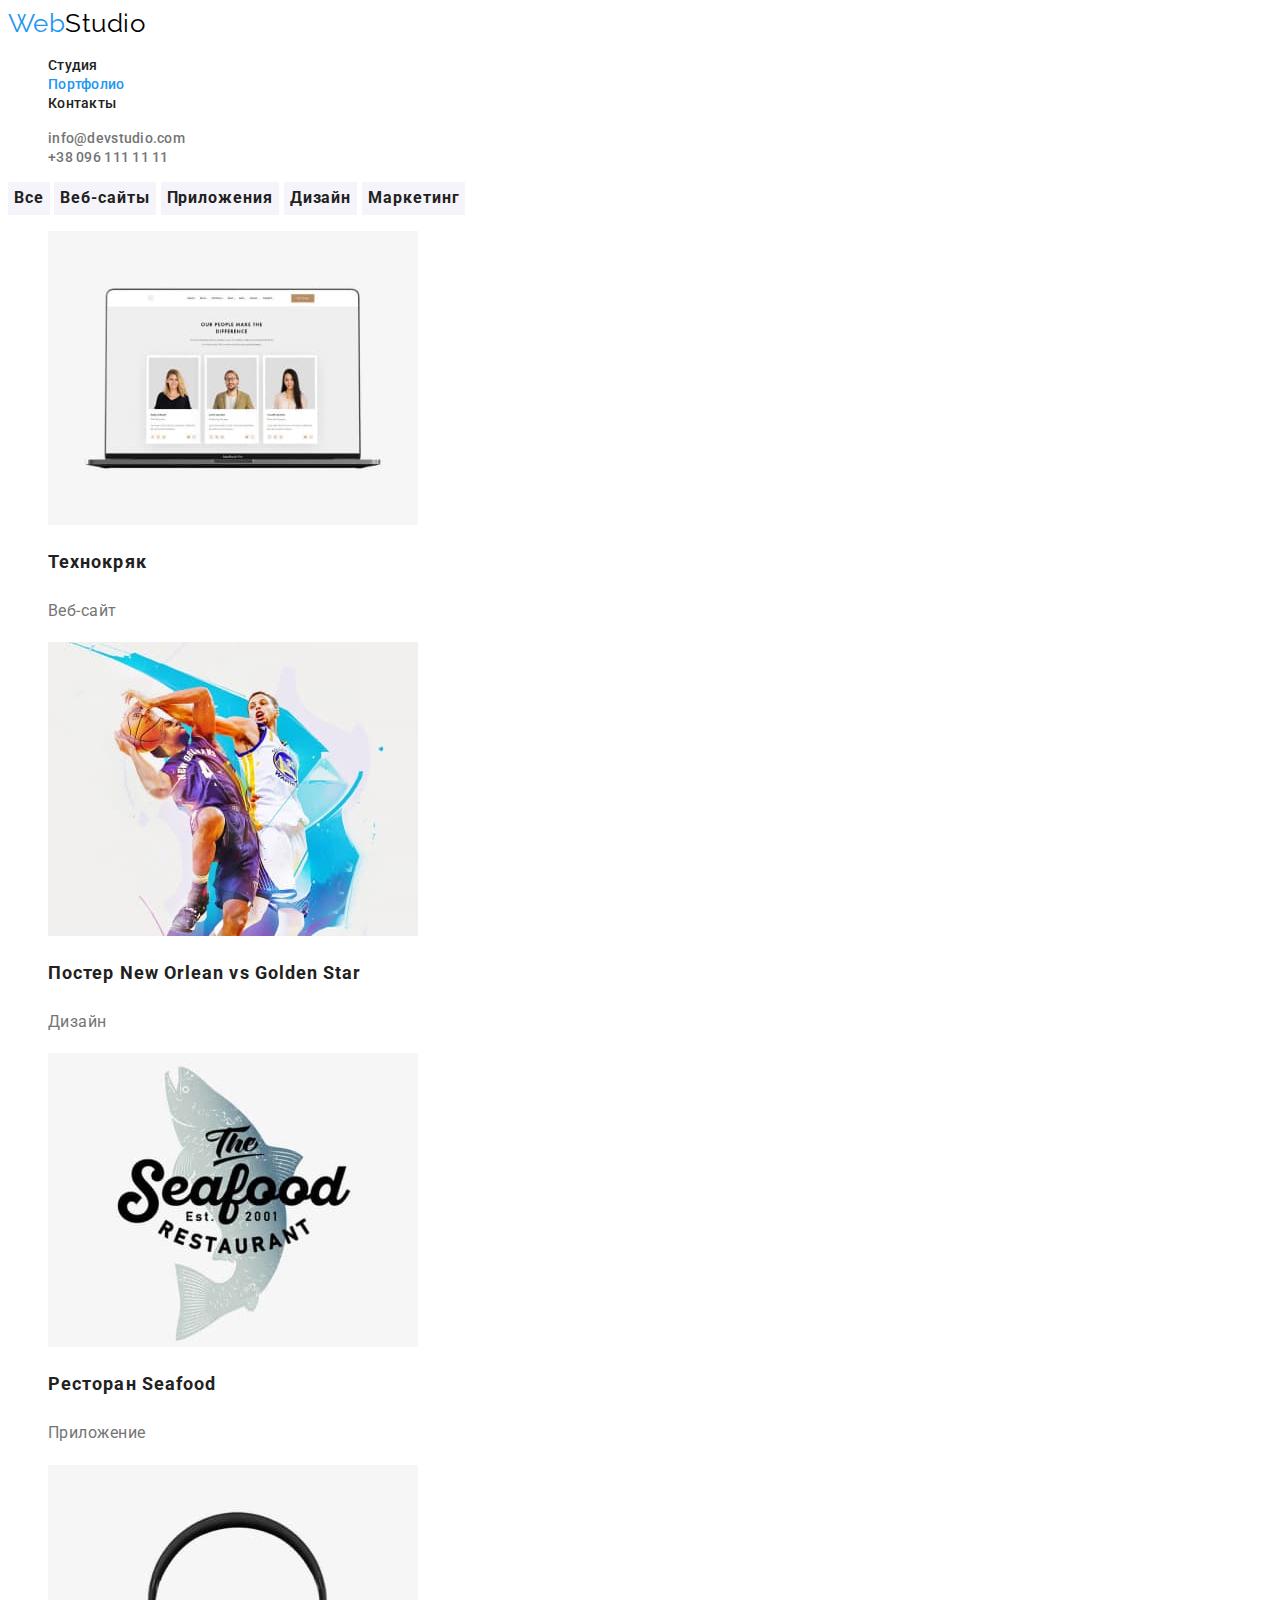
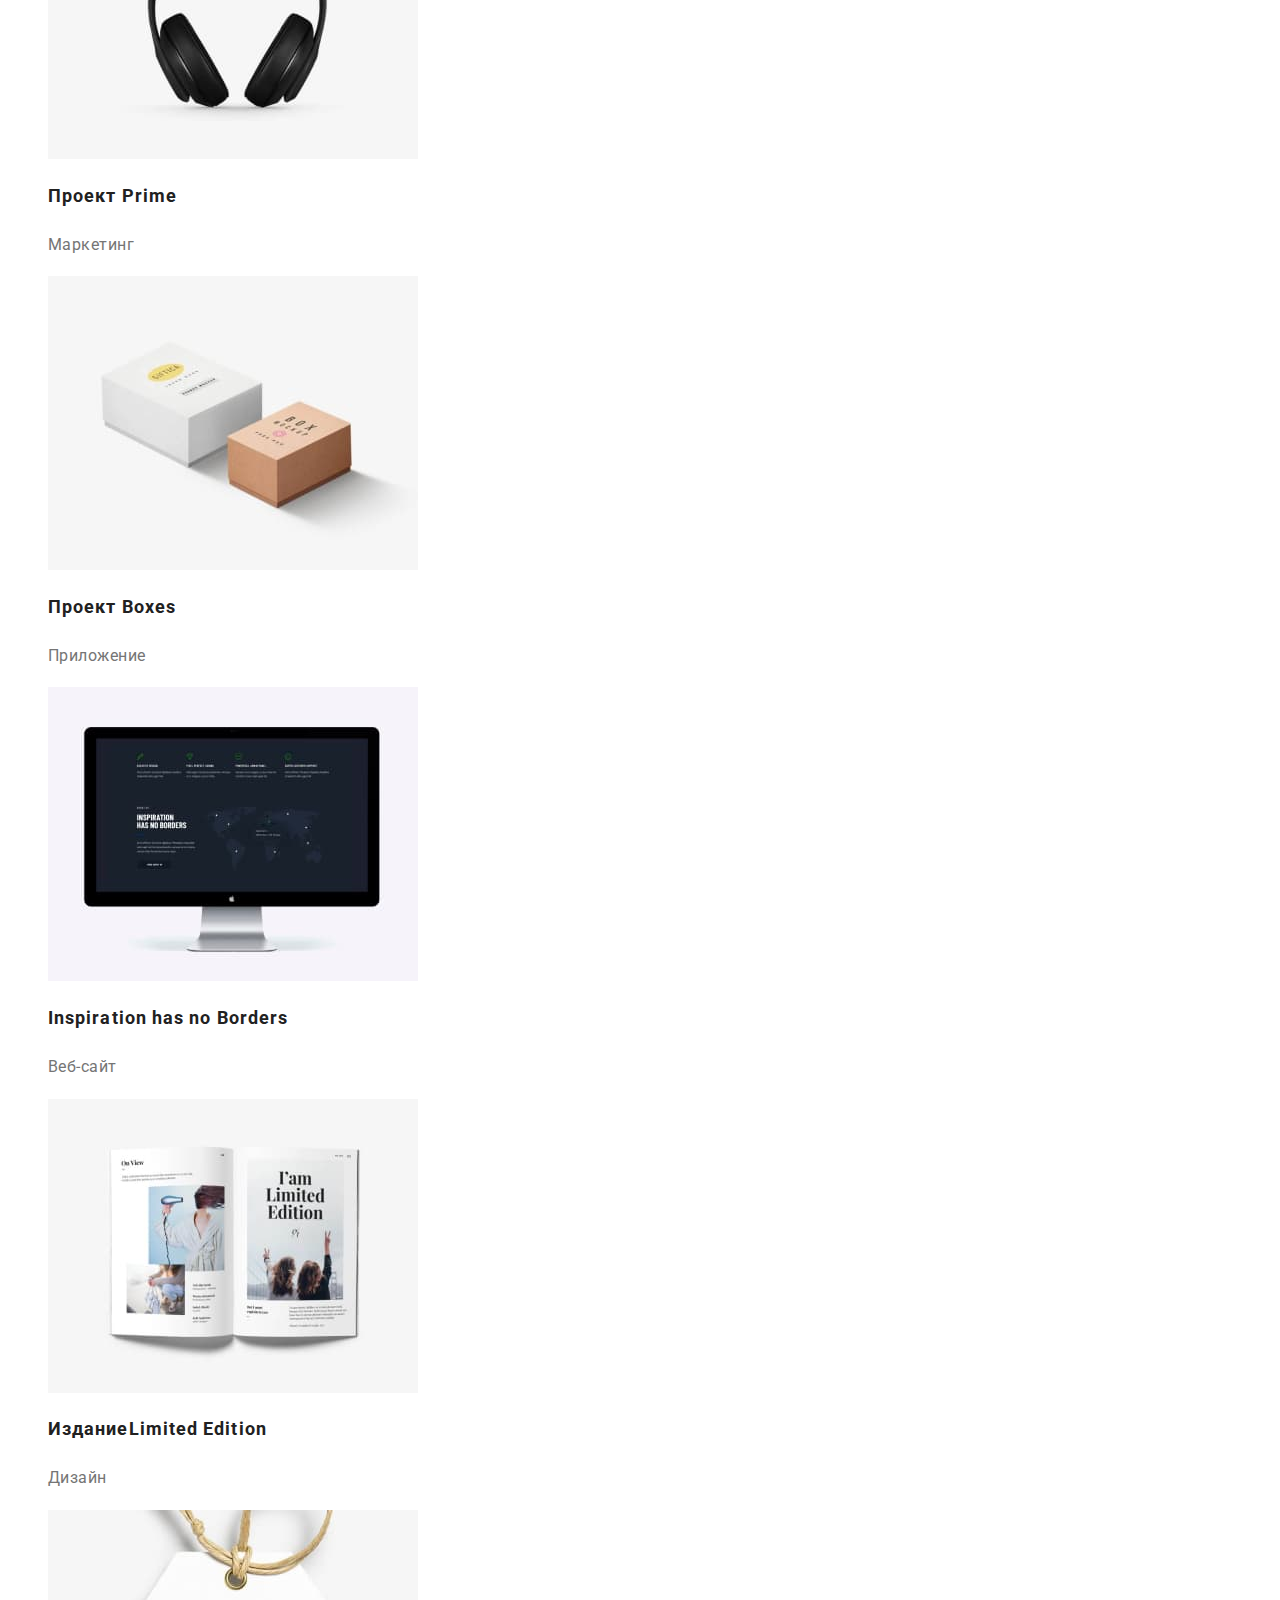
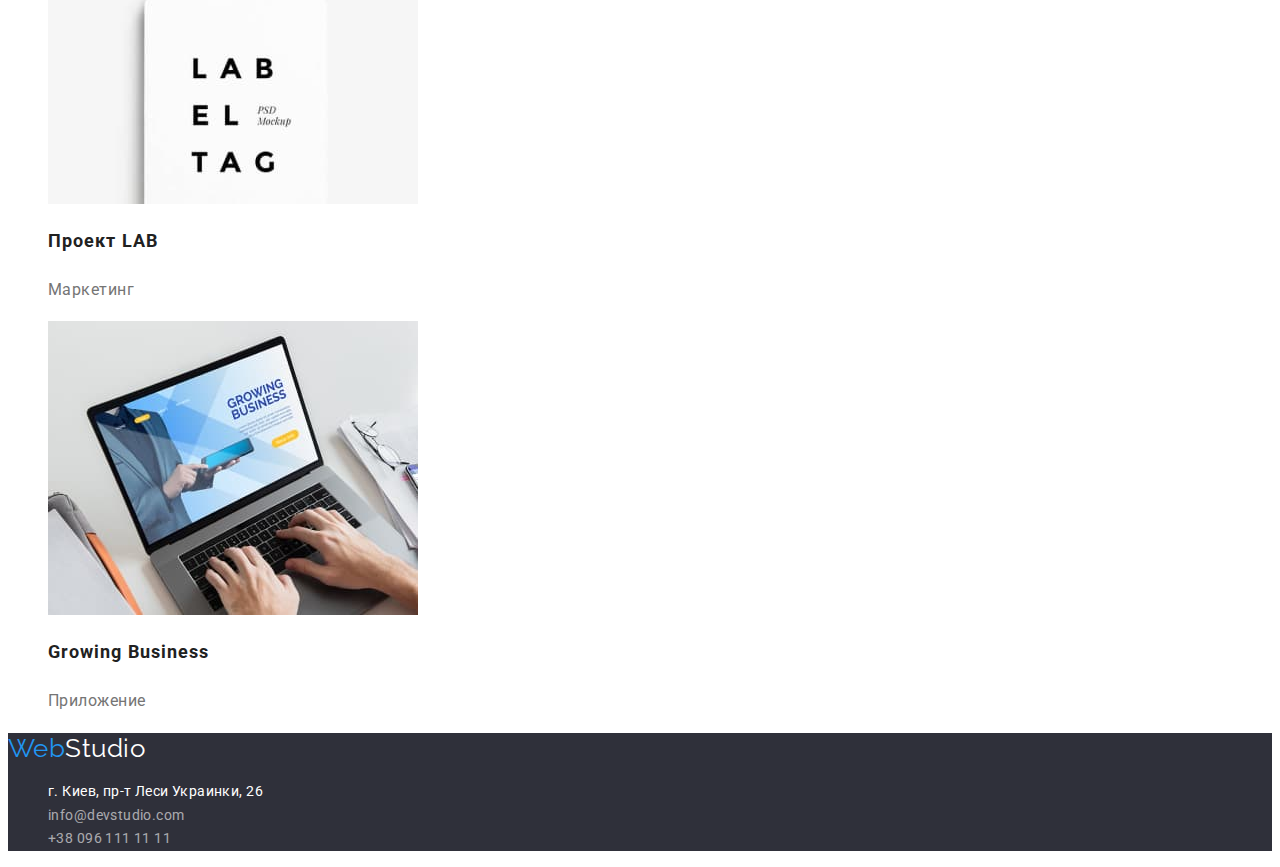
==== portfolio.html @ 0b8e2824 "Переносит файлы и папки с дз-2" ====
<!DOCTYPE html>
<html lang="ru">
<head>
  <meta charset="UTF-8">
  <meta http-equiv="X-UA-Compatible" content="IE=edge">
  <meta name="viewport" content="width=device-width, initial-scale=1.0">
  <title>Портфолио</title>
  <link rel="preconnect" href="https://fonts.googleapis.com">
  <link rel="preconnect" href="https://fonts.gstatic.com" crossorigin>
  <link href="https://fonts.googleapis.com/css2?family=Raleway:wght@700&family=Roboto:wght@400;500;700;900&display=swap"
    rel="stylesheet">
  <link rel="stylesheet" href="./css/reset.css">
  <link rel="stylesheet" href="./css/styles.css">
</head>
<body>
  <!-- Шапка сайта -->
  <header>
    <!-- Главная навигация -->
    <nav>
      <a class="logo" href="index.html" lang="en">Web<span class="logo-header">Studio</span></a>
      <ul class="main-nav">
        <li><a href="index.html" class="link">Студия</a></li>
        <li><a href="portfolio.html" class="link current">Портфолио</a></li>
        <li><a href="" class="link">Контакты</a></li>
      </ul>
    </nav>
    <!-- Контакты -->
    <ul class="contacts-nav">
      <li><a class="link" href="mailto:info@devstudio.com">info@devstudio.com</a></li>
      <li><a class="link" href="tel:+380961111111">+38 096 111 11 11</a></li>
    </ul>
  </header>
  <!-- Уникальный контент страницы -->
  <main>
    <!-- Портфолио -->
    <section class="section">
      <!-- Скрыть этот заголовок с помощью css -->
      <h1 class="section-title hiden">Портфолио</h1>
      <!-- Фильтр кнопки -->
      <div class="filter-list">
        <button class="filter-btn btn" type="button">Все</button>
        <button class="filter-btn btn" type="button">Веб-сайты</button>
        <button class="filter-btn btn" type="button">Приложения</button>
        <button class="filter-btn btn" type="button">Дизайн</button>
        <button class="filter-btn btn" type="button">Маркетинг</button>
      </div>
      <!-- Проекты -->
      <ul class="projects">
        <li>
          <a href="">
            <img src="./images/img1.jpg" alt="Веб-сайт Технокряк" width="370" height="294">
            <h2 class="title">Технокряк</h2>
            <p class="filter">Веб-сайт</p>
          </a>
        </li>
        <li>
          <a href="">
            <img src="./images/img2.jpg" alt="Дизайн постера" width="370" height="294">
            <h2 class="title">Постер <span lang="en">New Orlean vs Golden Star</span></h2>
            <p class="filter">Дизайн</p>
          </a>
        </li>
        <li>
          <a href="">
            <img src="./images/img3.jpg" alt="Приложение для ресторана" width="370" height="294">
            <h2 class="title">Ресторан <span lang="en">Seafood</span></h2>
            <p class="filter">Приложение</p>
          </a>
        </li>
        <li>
          <a href="">
            <img src="./images/img4.jpg" alt="Продвижение проекта" width="370" height="294">
            <h2 class="title">Проект <span lang="en"></span>Prime</h2>
            <p class="filter">Маркетинг</p>
          </a>
        </li>
        <li>
          <a href="">
            <img src="./images/img5.jpg" alt="Разработка приложения" width="370" height="294">
            <h2 class="title">Проект <span lang="en">Boxes</span></h2>
            <p class="filter">Приложение</p>
          </a>
        </li>
        <li>
          <a href="">
            <img src="./images/img6.jpg" alt="Разработка веб-сайта" width="370" height="294">
            <h2 class="title" lang="en">Inspiration has no Borders</h2>
            <p class="filter">Веб-сайт</p>
          </a>
        </li>
        <li>
          <a href="">
            <img src="./images/img7.jpg" alt="Дизайн журнала" width="370" height="294">
            <h2 class="title">Издание<span lang="en">Limited Edition</span></h2>
            <p class="filter">Дизайн</p>
          </a>
        </li>
        <li>
          <a href="">
            <img src="./images/img8.jpg" alt="Продвижение проекта" width="370" height="294">
            <h2 class="title">Проект <span lang="en">LAB</span></h2>
            <p class="filter">Маркетинг</p>
          </a>
        </li>
        <li>
          <a href="">
            <img src="./images/img9.jpg" alt="Разработка приложения">
            <h2 class="title" lang="en">Growing Business</h2>
            <p class="filter">Приложение</p>
          </a>
        </li>
      </ul>
    </section>
  </main>
  <!-- Футер -->
  <footer class="footer">
    <a class="logo" href="index.html" lang="en">Web<span class="logo-footer">Studio</span></a>
    <address>
      <ul class="contacts-footer">
        <li><a class="link" href="https://www.google.com.ua/maps/place/%D0%B1%D1%83%D0%BB.+%D0%9B%D0%B5%D1%81%D0%B8+%D0%A3%D0%BA%D1%80%D0%B0%D0%B8%D0%BD%D0%BA%D0%B8,+26,+%D0%9A%D0%B8%D0%B5%D0%B2,+02000/@50.4265841,30.5361971,17z/data=!3m1!4b1!4m5!3m4!1s0x40d4cf0e033ecbe9:0x57a4dffefec77da0!8m2!3d50.4265807!4d30.5383858?hl=ru">
          <span class="address">г. Киев, пр-т Леси Украинки, 26
          </span></a>
        </li>
        <li><a class="link" href="mailto:info@devstudio.com">info@devstudio.com</a>
        </li>
        <li><a class="link" href="tel:+380961111111">+38 096 111 11 11</a>
        </li>
      </ul>
    </address>
  </footer>
</body>
</html>
---- css/styles.css ----
:root {
  --primary-text-color: #757575;
  --title-text-color: #212121;
  --accent-color: #2196f3;
}

body {
  background-color: #ffffff;
  color: var(--primary-text-color);

  font-family: Roboto, sans-serif;
  letter-spacing: 0.03em;
}

/* Логотип */
.logo {
  color: var(--accent-color);

  font-family: Raleway, sans-serif;
  font-size: 26px;
  line-height: 1.2;
}

.logo-header {
  color: #000000;
}

.logo-footer {
  color: #ffffff;
}

/* Главная навигация */
.main-nav .link {
  color: var(--title-text-color);

  font-weight: 500;
  font-size: 14px;
  line-height: 1.14;
  letter-spacing: 0.02em;
}

/* Контакты хедер*/
.contacts-nav .link {
  color: var(--primary-text-color);

  font-weight: 500;
  font-size: 14px;
  line-height: 1.14;
  letter-spacing: 0.02em;
}

.main-nav .link:hover,
.main-nav .link:focus,
.contacts-nav .link:hover,
.contacts-nav .link:focus,
.contacts-footer .link:hover,
.contacts-footer .link:focus {
  color: var(--accent-color);
}

.main-nav .link.current {
  color: var(--accent-color);
}

/* Блок герой, футер*/
.hero,
.footer {
  background-color: #2f303a;
}

.hero-title {
  color: #ffffff;

  font-weight: 900;
  font-size: 44px;
  line-height: 1.36;
  text-align: center;
  letter-spacing: 0.06em;
  text-transform: uppercase;
}

/* Кнопка */
.btn {
  font-family: inherit;
  font-weight: 700;
  font-size: 16px;
  line-height: 1.9;
  text-align: center;
  letter-spacing: 0.06em;

  cursor: pointer;
}

.hero-btn {
  background-color: #188ce8;
  color: #ffffff;
}

.btn:hover,
.btn:focus {
  background-color: var(--accent-color);
}

/* Секции */
.section-title.hiden {
  display: none;
}

.section-title {
  color: var(--title-text-color);

  font-size: 36px;
  line-height: 1.2;
  text-align: center;
  letter-spacing: 0.03em;
}

/* Преимущества */
.feature-list .title {
  color: var(--title-text-color);

  font-size: 14px;
  line-height: 1.14;
  text-transform: uppercase;
}

.feature-list .text {
  font-size: 14px;
  line-height: 1.71;
}

/* Наша команда */
.team {
  background-color: #f5f4fa;
}

.team .member {
  color: var(--title-text-color);

  font-weight: 500;
  font-size: 16px;
  line-height: 1.2;
  text-align: center;
}

.team .position {
  font-size: 16px;
  line-height: 1.2;
  text-align: center;
}

/* Футер */
.contacts-footer .link,
.contacts-footer .address {
  color: rgba(255, 255, 255, 0.6);

  font-family: Roboto, sans-serif;
  font-style: normal;
  font-size: 14px;
  line-height: 1.7;
  letter-spacing: 0.03em;
}

.contacts-footer .address {
  color: #ffffff;
}

/* Страница портфолио */
/* Фильтр кнопки */
.filter-btn {
  background-color: #f5f4fa;
  color: var(--title-text-color);
}

.filter-btn:hover,
.filter-btn:focus {
  color: #ffffff;
  background-color: var(--accent-color);
}

/* Проекты */
.projects .title {
  color: var(--title-text-color);

  font-size: 18px;
  line-height: 2;
  letter-spacing: 0.06em;
}

.projects .filter {
  color: var(--primary-text-color);

  font-size: 16px;
  line-height: 1.9;
}
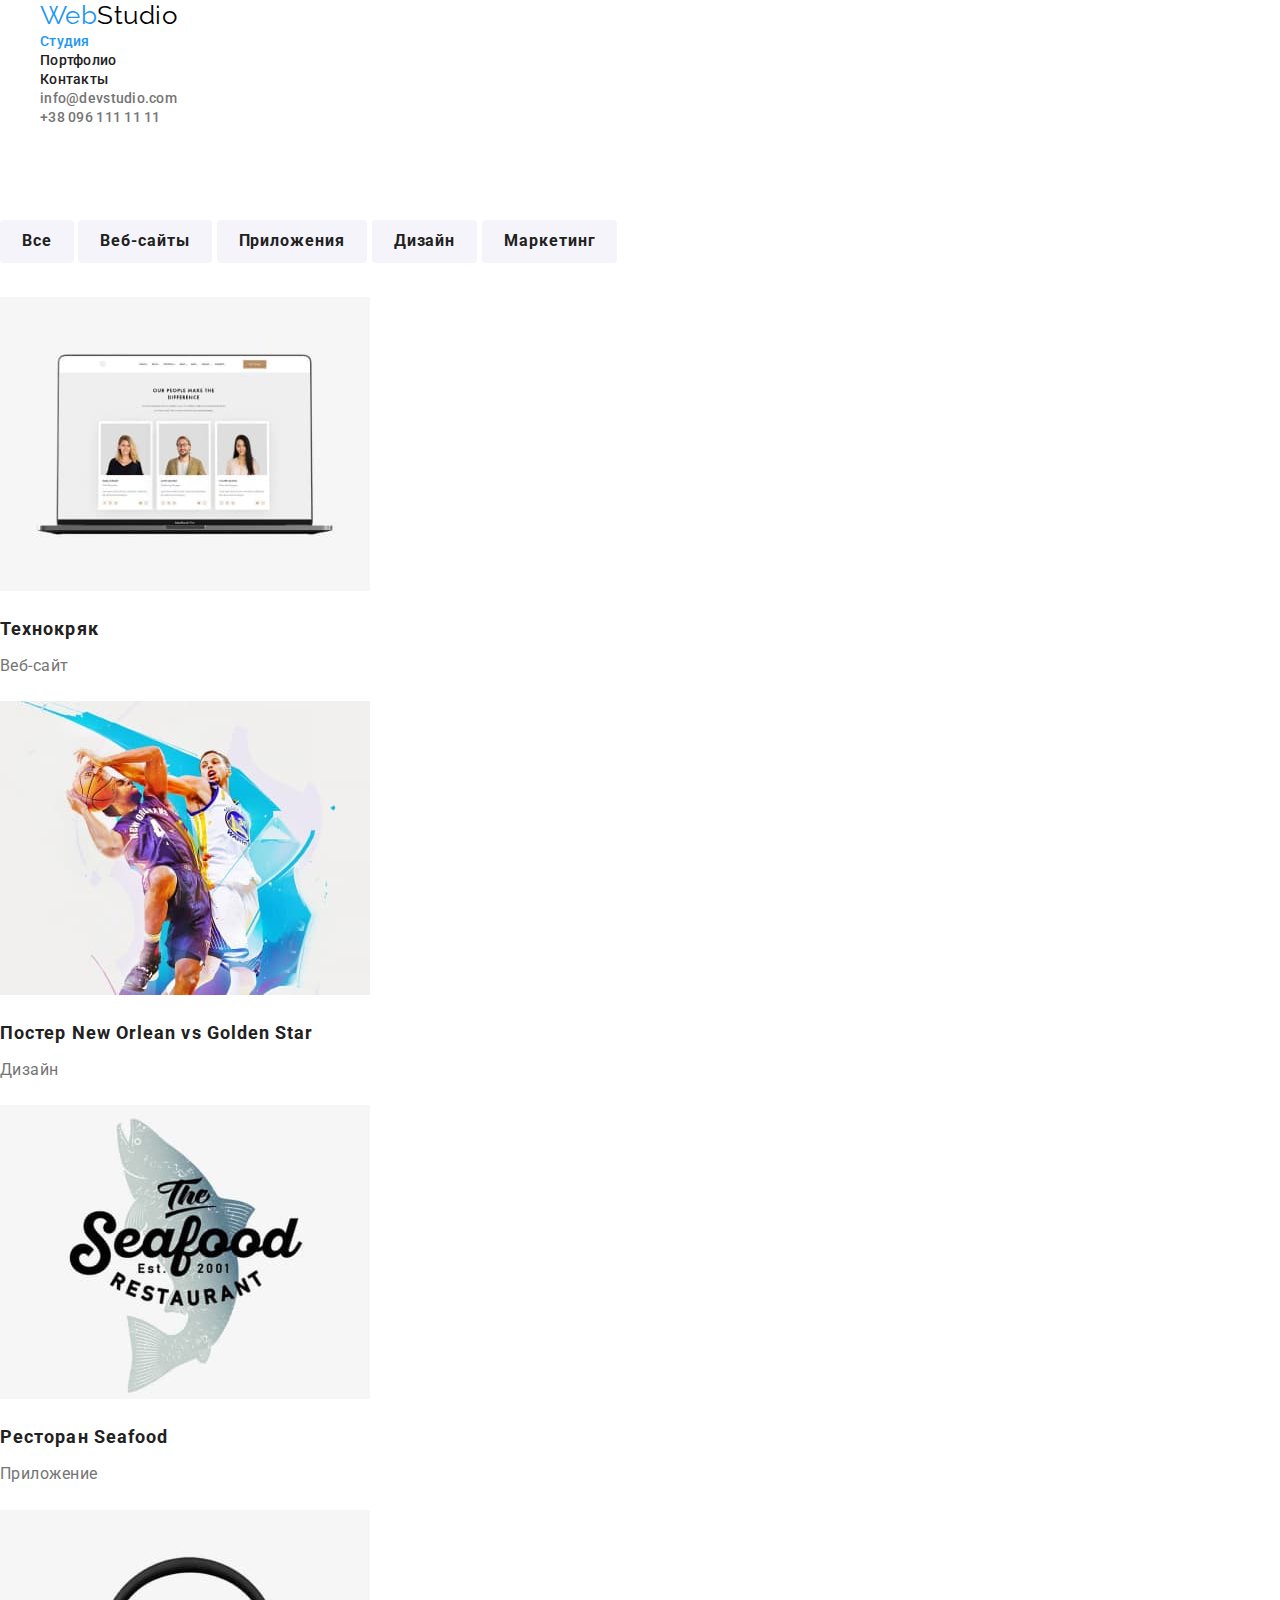
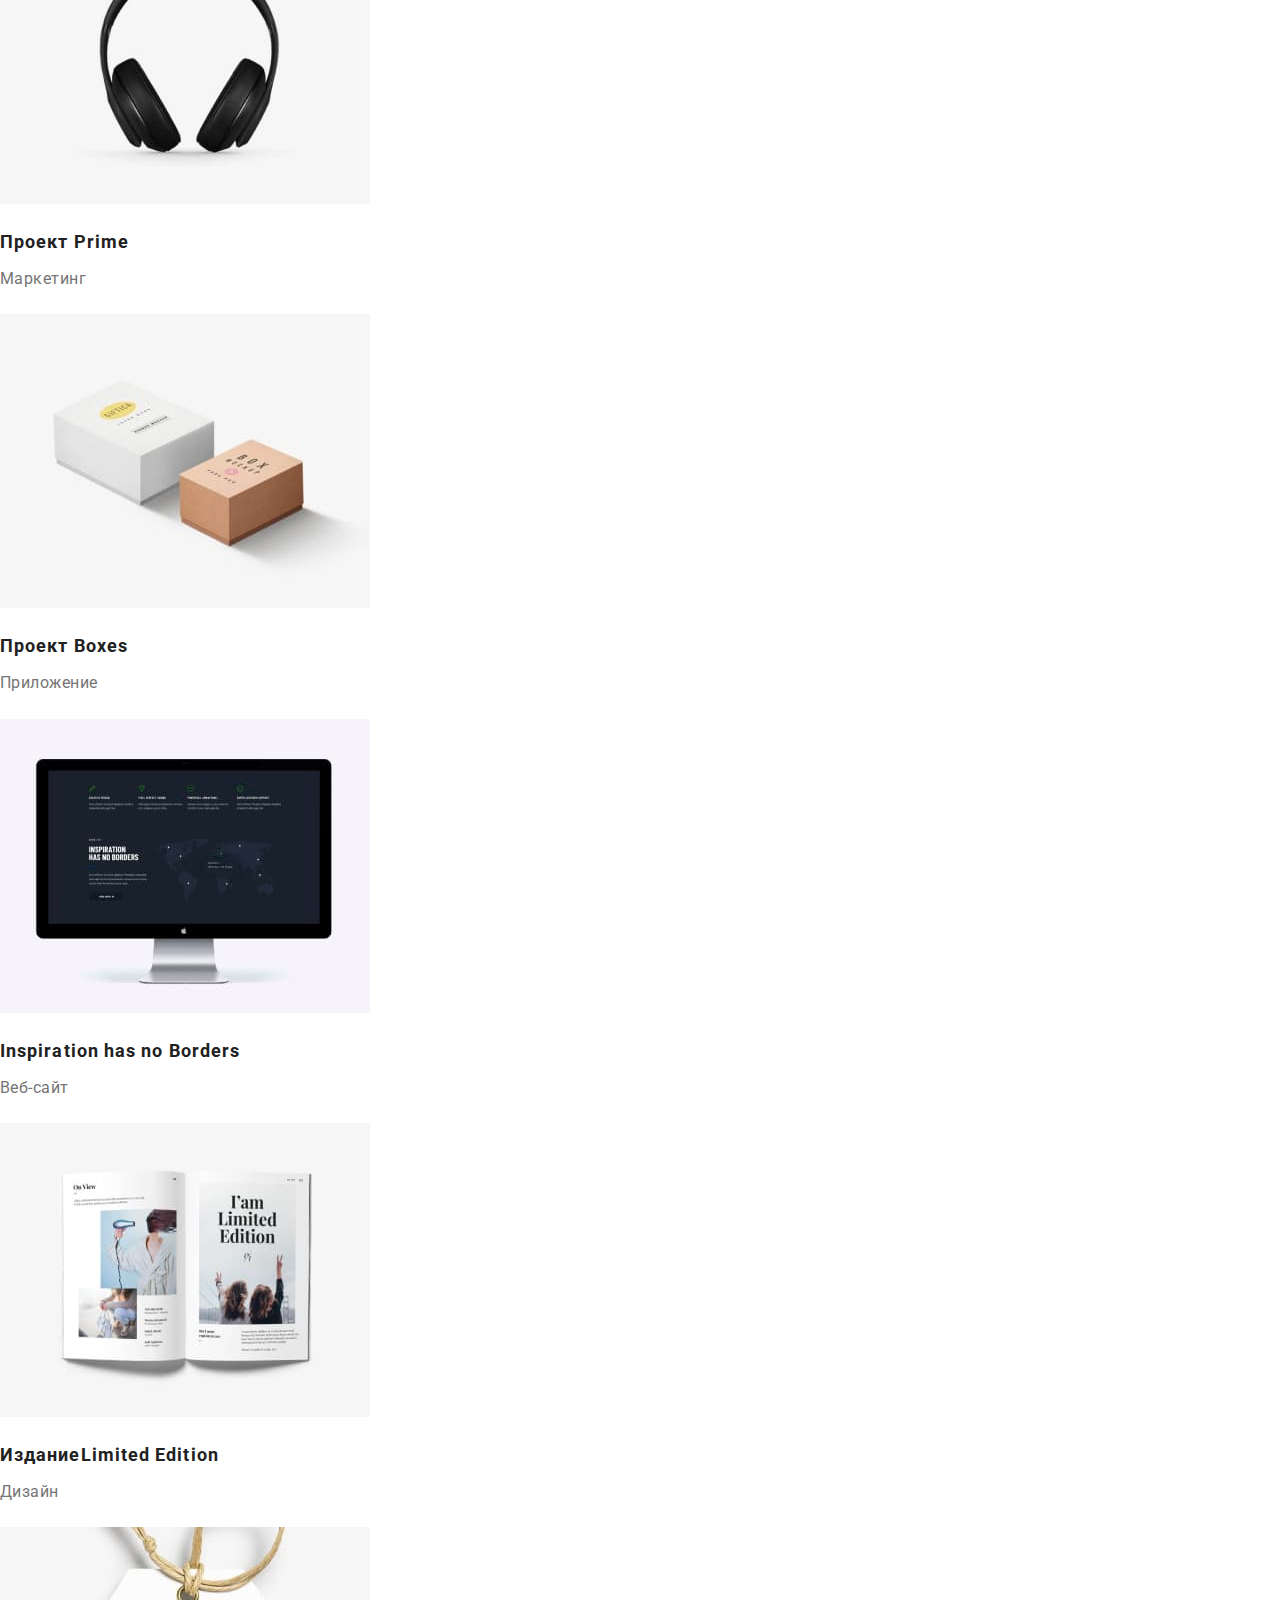
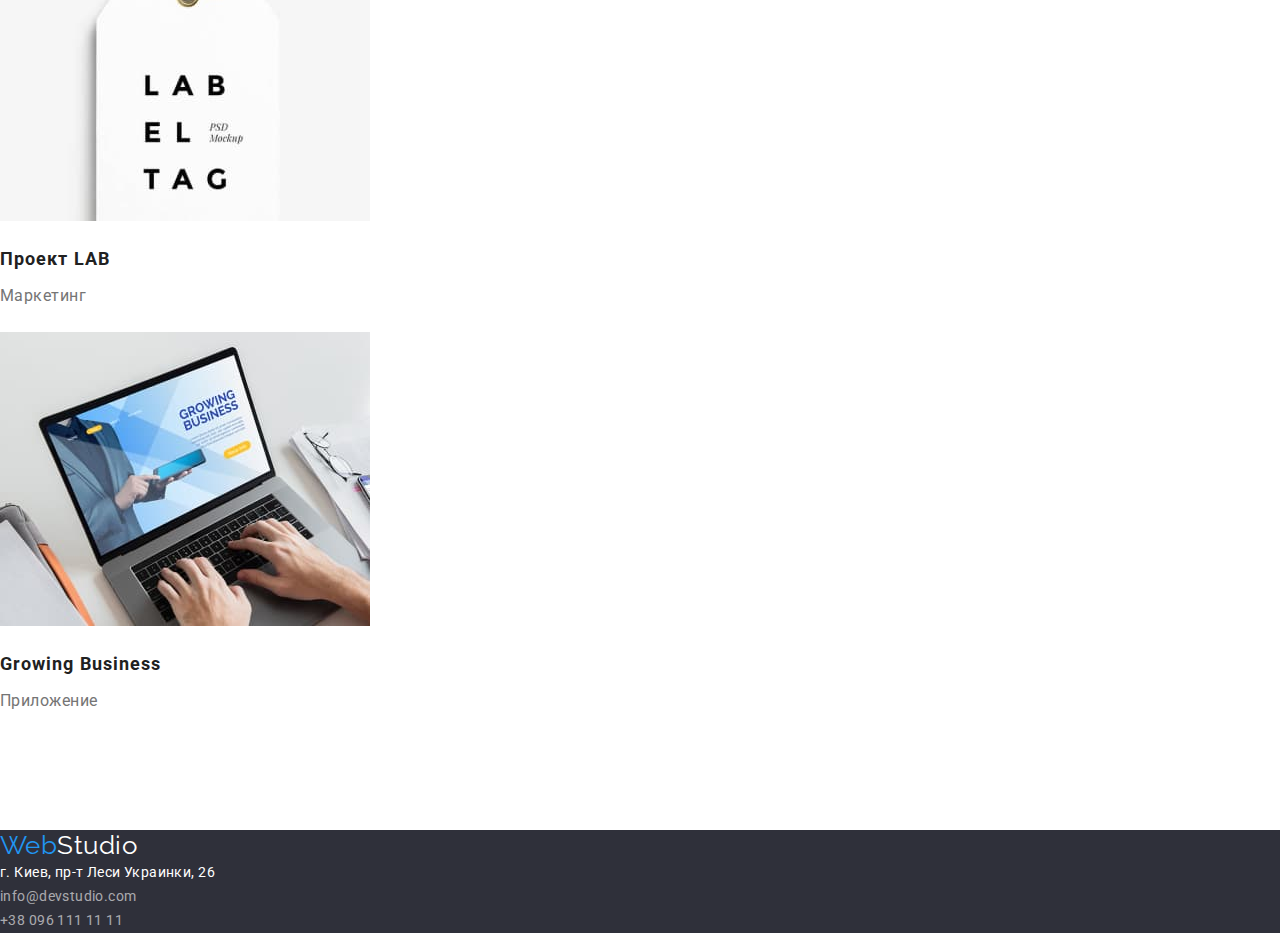
==== commit bdfe0918: "Добавляет геометрию" ====
--- a/portfolio.html
+++ b/portfolio.html
@@ -9,27 +9,32 @@
   <link rel="preconnect" href="https://fonts.gstatic.com" crossorigin>
   <link href="https://fonts.googleapis.com/css2?family=Raleway:wght@700&family=Roboto:wght@400;500;700;900&display=swap"
     rel="stylesheet">
+  <link rel="stylesheet" href="https://cdnjs.cloudflare.com/ajax/libs/modern-normalize/1.1.0/modern-normalize.min.css"
+    integrity="sha512-wpPYUAdjBVSE4KJnH1VR1HeZfpl1ub8YT/NKx4PuQ5NmX2tKuGu6U/JRp5y+Y8XG2tV+wKQpNHVUX03MfMFn9Q=="
+    crossorigin="anonymous" referrerpolicy="no-referrer">
   <link rel="stylesheet" href="./css/reset.css">
   <link rel="stylesheet" href="./css/styles.css">
 </head>
 <body>
   <!-- Шапка сайта -->
-  <header>
-    <!-- Главная навигация -->
-    <nav>
-      <a class="logo" href="index.html" lang="en">Web<span class="logo-header">Studio</span></a>
-      <ul class="main-nav">
-        <li><a href="index.html" class="link">Студия</a></li>
-        <li><a href="portfolio.html" class="link current">Портфолио</a></li>
-        <li><a href="" class="link">Контакты</a></li>
-      </ul>
-    </nav>
-    <!-- Контакты -->
-    <ul class="contacts-nav">
-      <li><a class="link" href="mailto:info@devstudio.com">info@devstudio.com</a></li>
-      <li><a class="link" href="tel:+380961111111">+38 096 111 11 11</a></li>
-    </ul>
-  </header>
+    <header class="page-header">
+      <div class="container">
+        <!-- Главная навигация -->
+        <nav>
+          <a class="logo" href="index.html" lang="en">Web<span class="logo-header">Studio</span></a>
+          <ul class="main-nav">
+            <li><a href="index.html" class="link current">Студия</a></li>
+            <li><a href="portfolio.html" class="link">Портфолио</a></li>
+            <li><a href="" class="link">Контакты</a></li>
+          </ul>
+        </nav>
+        <!-- Контакты -->
+        <ul class="contacts-nav">
+          <li><a class="link" href="mailto:info@devstudio.com">info@devstudio.com</a></li>
+          <li><a class="link" href="tel:+380961111111">+38 096 111 11 11</a></li>
+        </ul>
+      </div>
+    </header>
   <!-- Уникальный контент страницы -->
   <main>
     <!-- Портфолио -->
@@ -48,63 +53,63 @@
       <ul class="projects">
         <li>
           <a href="">
-            <img src="./images/img1.jpg" alt="Веб-сайт Технокряк" width="370" height="294">
+            <img class="projects-photo" src="./images/img1.jpg" alt="Веб-сайт Технокряк" width="370" height="294">
             <h2 class="title">Технокряк</h2>
             <p class="filter">Веб-сайт</p>
           </a>
         </li>
         <li>
           <a href="">
-            <img src="./images/img2.jpg" alt="Дизайн постера" width="370" height="294">
+            <img class="projects-photo" src="./images/img2.jpg" alt="Дизайн постера" width="370" height="294">
             <h2 class="title">Постер <span lang="en">New Orlean vs Golden Star</span></h2>
             <p class="filter">Дизайн</p>
           </a>
         </li>
         <li>
           <a href="">
-            <img src="./images/img3.jpg" alt="Приложение для ресторана" width="370" height="294">
+            <img class="projects-photo" src="./images/img3.jpg" alt="Приложение для ресторана" width="370" height="294">
             <h2 class="title">Ресторан <span lang="en">Seafood</span></h2>
             <p class="filter">Приложение</p>
           </a>
         </li>
         <li>
           <a href="">
-            <img src="./images/img4.jpg" alt="Продвижение проекта" width="370" height="294">
+            <img class="projects-photo" src="./images/img4.jpg" alt="Продвижение проекта" width="370" height="294">
             <h2 class="title">Проект <span lang="en"></span>Prime</h2>
             <p class="filter">Маркетинг</p>
           </a>
         </li>
         <li>
           <a href="">
-            <img src="./images/img5.jpg" alt="Разработка приложения" width="370" height="294">
+            <img class="projects-photo" src="./images/img5.jpg" alt="Разработка приложения" width="370" height="294">
             <h2 class="title">Проект <span lang="en">Boxes</span></h2>
             <p class="filter">Приложение</p>
           </a>
         </li>
         <li>
           <a href="">
-            <img src="./images/img6.jpg" alt="Разработка веб-сайта" width="370" height="294">
+            <img class="projects-photo" src="./images/img6.jpg" alt="Разработка веб-сайта" width="370" height="294">
             <h2 class="title" lang="en">Inspiration has no Borders</h2>
             <p class="filter">Веб-сайт</p>
           </a>
         </li>
         <li>
           <a href="">
-            <img src="./images/img7.jpg" alt="Дизайн журнала" width="370" height="294">
+            <img class="projects-photo" src="./images/img7.jpg" alt="Дизайн журнала" width="370" height="294">
             <h2 class="title">Издание<span lang="en">Limited Edition</span></h2>
             <p class="filter">Дизайн</p>
           </a>
         </li>
         <li>
           <a href="">
-            <img src="./images/img8.jpg" alt="Продвижение проекта" width="370" height="294">
+            <img class="projects-photo" src="./images/img8.jpg" alt="Продвижение проекта" width="370" height="294">
             <h2 class="title">Проект <span lang="en">LAB</span></h2>
             <p class="filter">Маркетинг</p>
           </a>
         </li>
         <li>
           <a href="">
-            <img src="./images/img9.jpg" alt="Разработка приложения">
+            <img class="projects-photo" src="./images/img9.jpg" alt="Разработка приложения">
             <h2 class="title" lang="en">Growing Business</h2>
             <p class="filter">Приложение</p>
           </a>
--- a/css/styles.css
+++ b/css/styles.css
@@ -10,6 +10,18 @@
 
   font-family: Roboto, sans-serif;
   letter-spacing: 0.03em;
+}
+
+/* временно
+.page-header {
+  background-color: teal;
+} */
+
+.container {
+  width: 1200px;
+  padding-left: 15px;
+  padding-right: 15px;
+  margin: 0 auto;
 }
 
 /* Логотип */
@@ -68,13 +80,18 @@
   background-color: #2f303a;
 }
 
+.hero {
+  text-align: center;
+}
+
 .hero-title {
   color: #ffffff;
+
+  margin-bottom: 30px;
 
   font-weight: 900;
   font-size: 44px;
   line-height: 1.36;
-  text-align: center;
   letter-spacing: 0.06em;
   text-transform: uppercase;
 }
@@ -88,10 +105,15 @@
   text-align: center;
   letter-spacing: 0.06em;
 
+  border-radius: 4px;
+
   cursor: pointer;
 }
 
 .hero-btn {
+  padding: 10px 32px;
+  min-width: 200px;
+
   background-color: #188ce8;
   color: #ffffff;
 }
@@ -102,12 +124,22 @@
 }
 
 /* Секции */
+.section {
+  padding-top: 94px;
+  padding-bottom: 94px;
+}
+
+.section.no-padding-top {
+  padding-top: 0;
+}
+
 .section-title.hiden {
   display: none;
 }
 
 .section-title {
   color: var(--title-text-color);
+  margin-bottom: 50px;
 
   font-size: 36px;
   line-height: 1.2;
@@ -118,6 +150,7 @@
 /* Преимущества */
 .feature-list .title {
   color: var(--title-text-color);
+  margin-bottom: 10px;
 
   font-size: 14px;
   line-height: 1.14;
@@ -134,8 +167,13 @@
   background-color: #f5f4fa;
 }
 
+.photo {
+  margin-bottom: 30px;
+}
+
 .team .member {
   color: var(--title-text-color);
+  margin-bottom: 10px;
 
   font-weight: 500;
   font-size: 16px;
@@ -144,6 +182,8 @@
 }
 
 .team .position {
+  margin-bottom: 30px;
+
   font-size: 16px;
   line-height: 1.2;
   text-align: center;
@@ -167,7 +207,13 @@
 
 /* Страница портфолио */
 /* Фильтр кнопки */
+.filter-list {
+  margin-bottom: 34px;
+}
 .filter-btn {
+  padding: 6px 22px;
+  min-width: 73px;
+
   background-color: #f5f4fa;
   color: var(--title-text-color);
 }
@@ -179,8 +225,12 @@
 }
 
 /* Проекты */
+.projects-photo {
+  margin-bottom: 20px;
+}
 .projects .title {
   color: var(--title-text-color);
+  margin-bottom: 4px;
 
   font-size: 18px;
   line-height: 2;
@@ -189,6 +239,7 @@
 
 .projects .filter {
   color: var(--primary-text-color);
+  margin-bottom: 20px;
 
   font-size: 16px;
   line-height: 1.9;
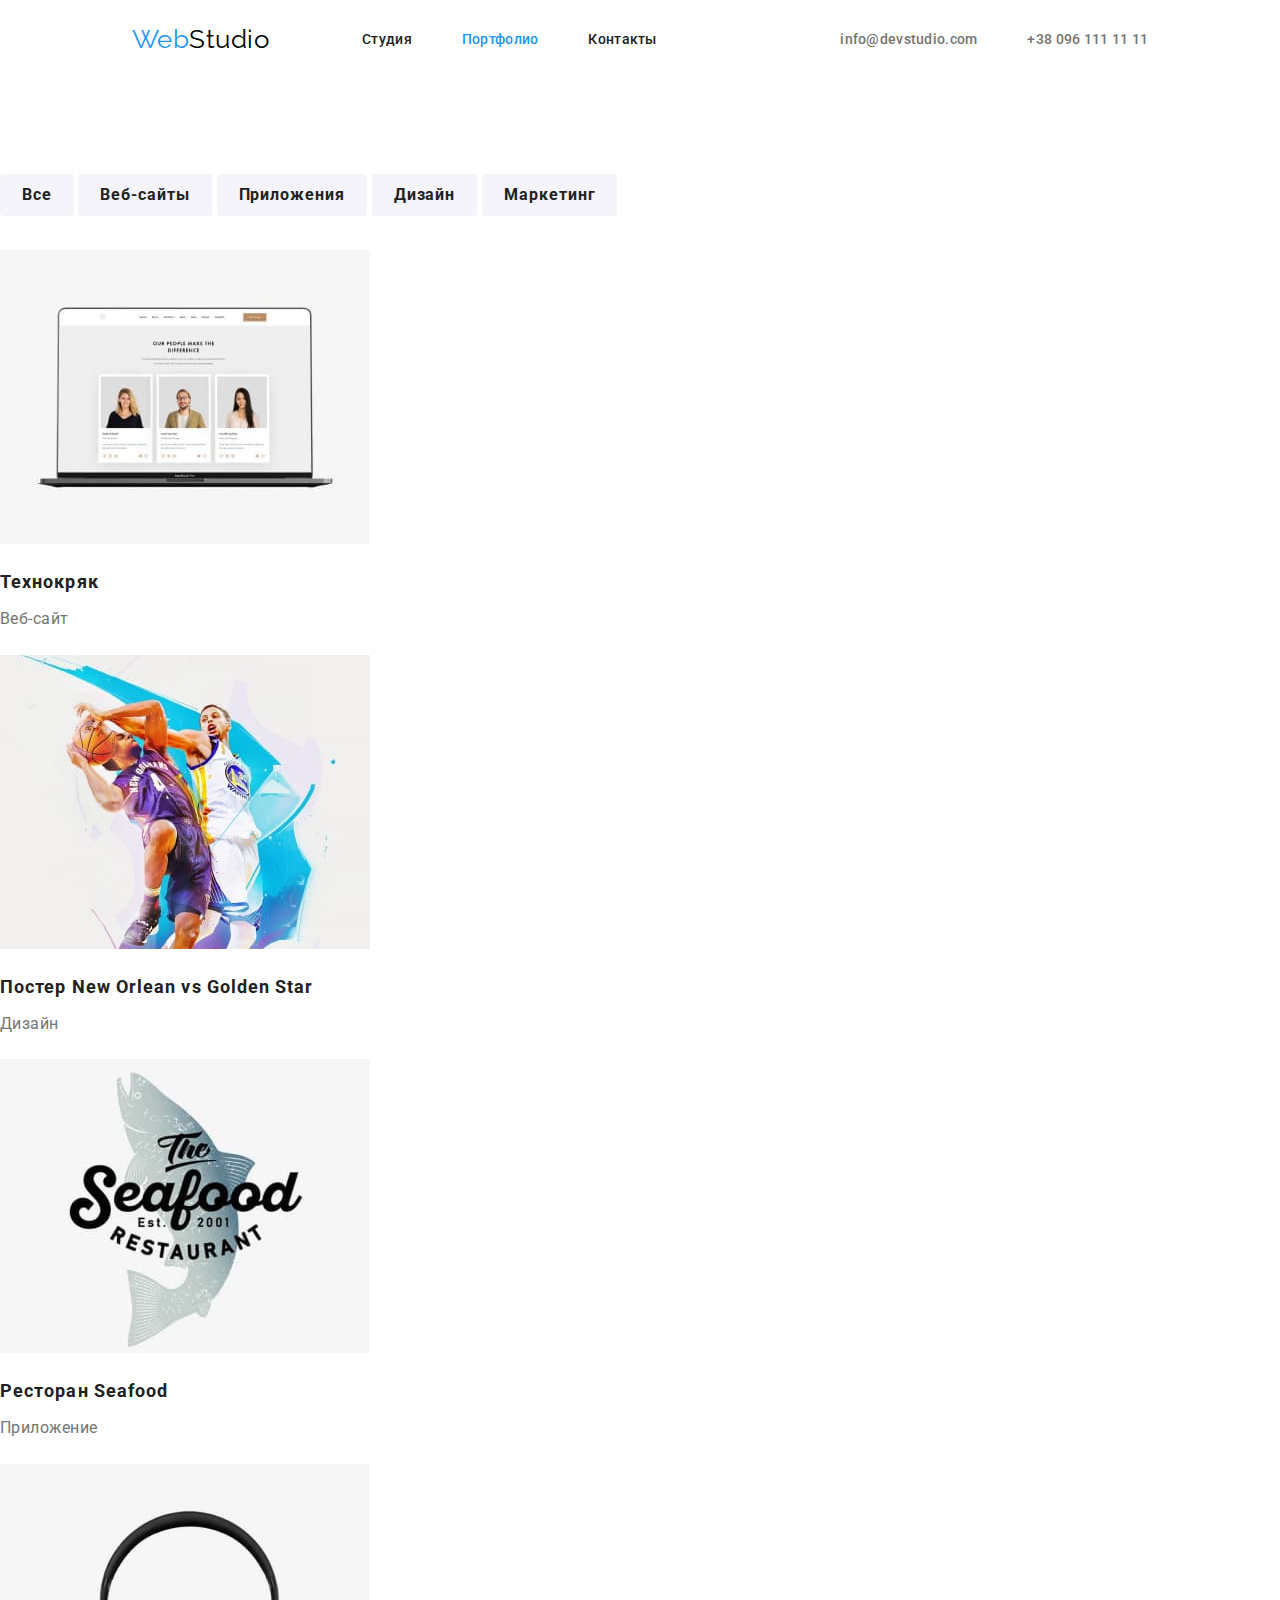
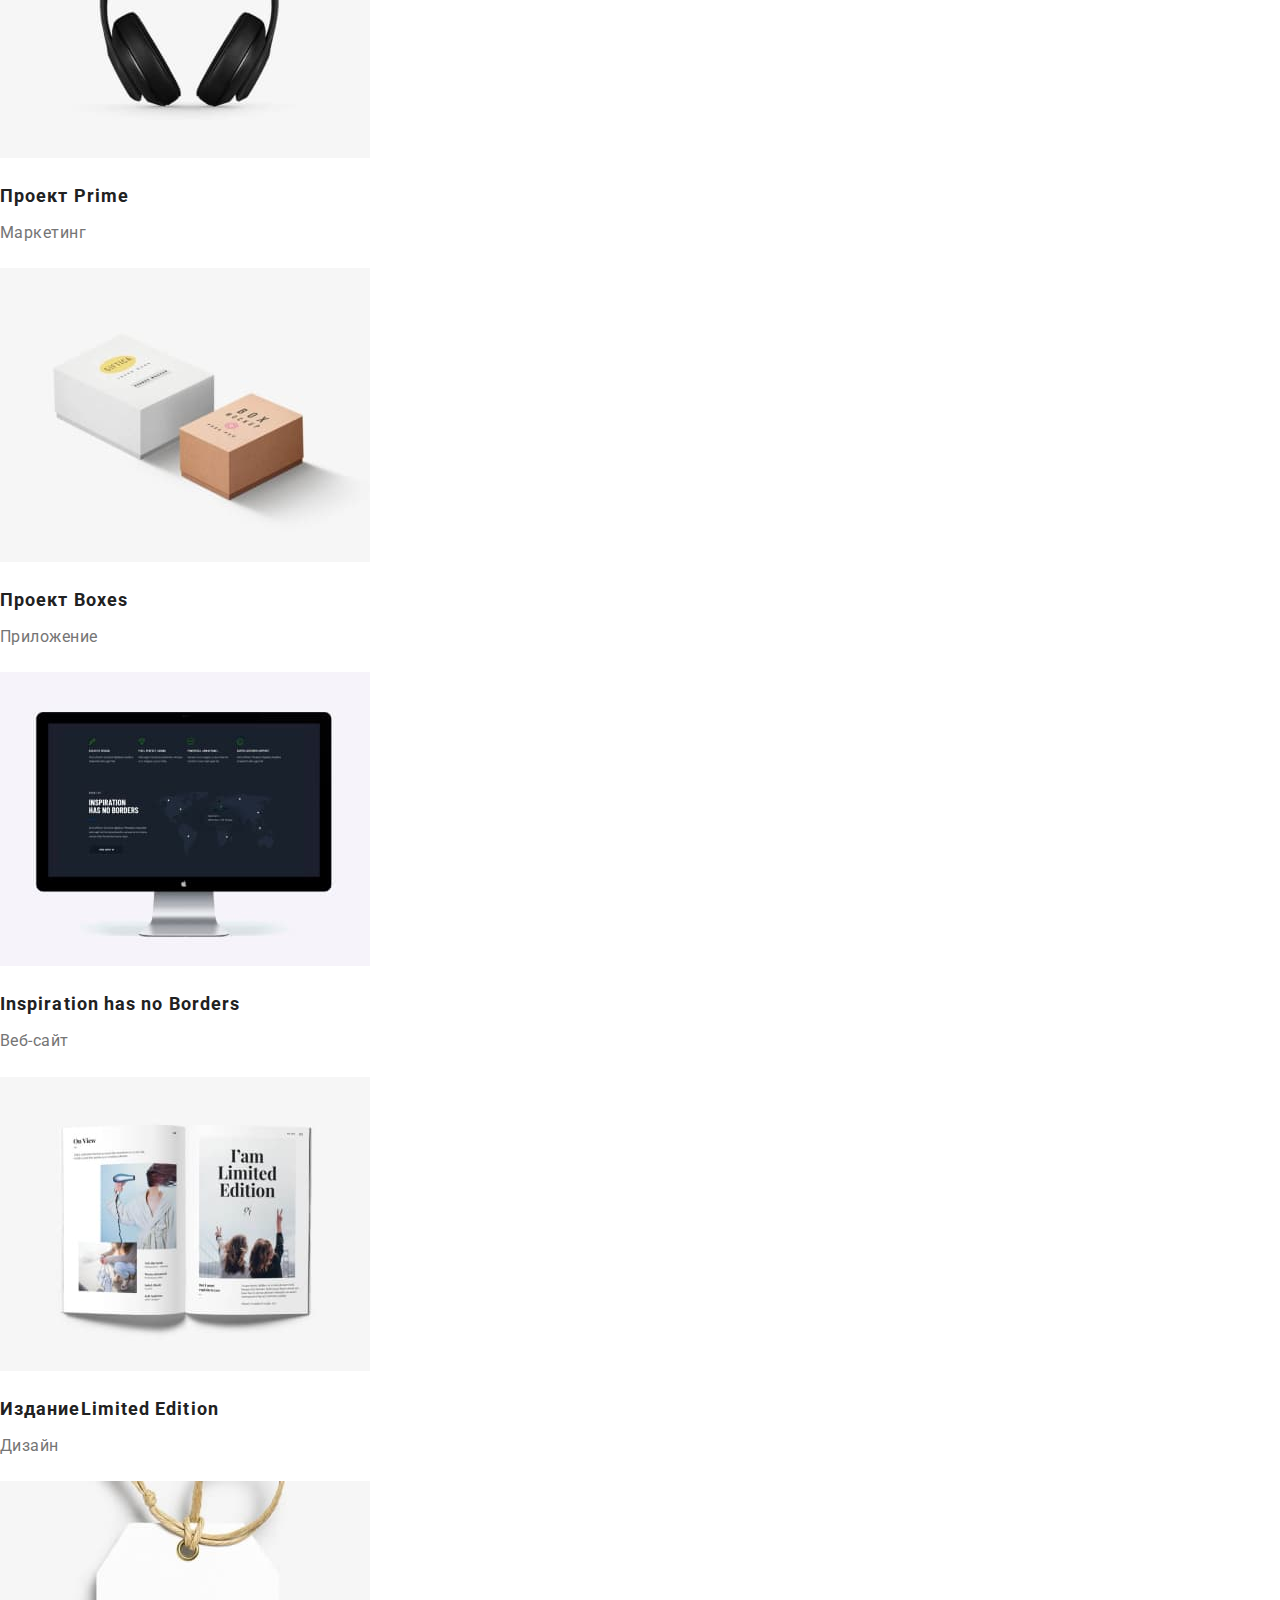
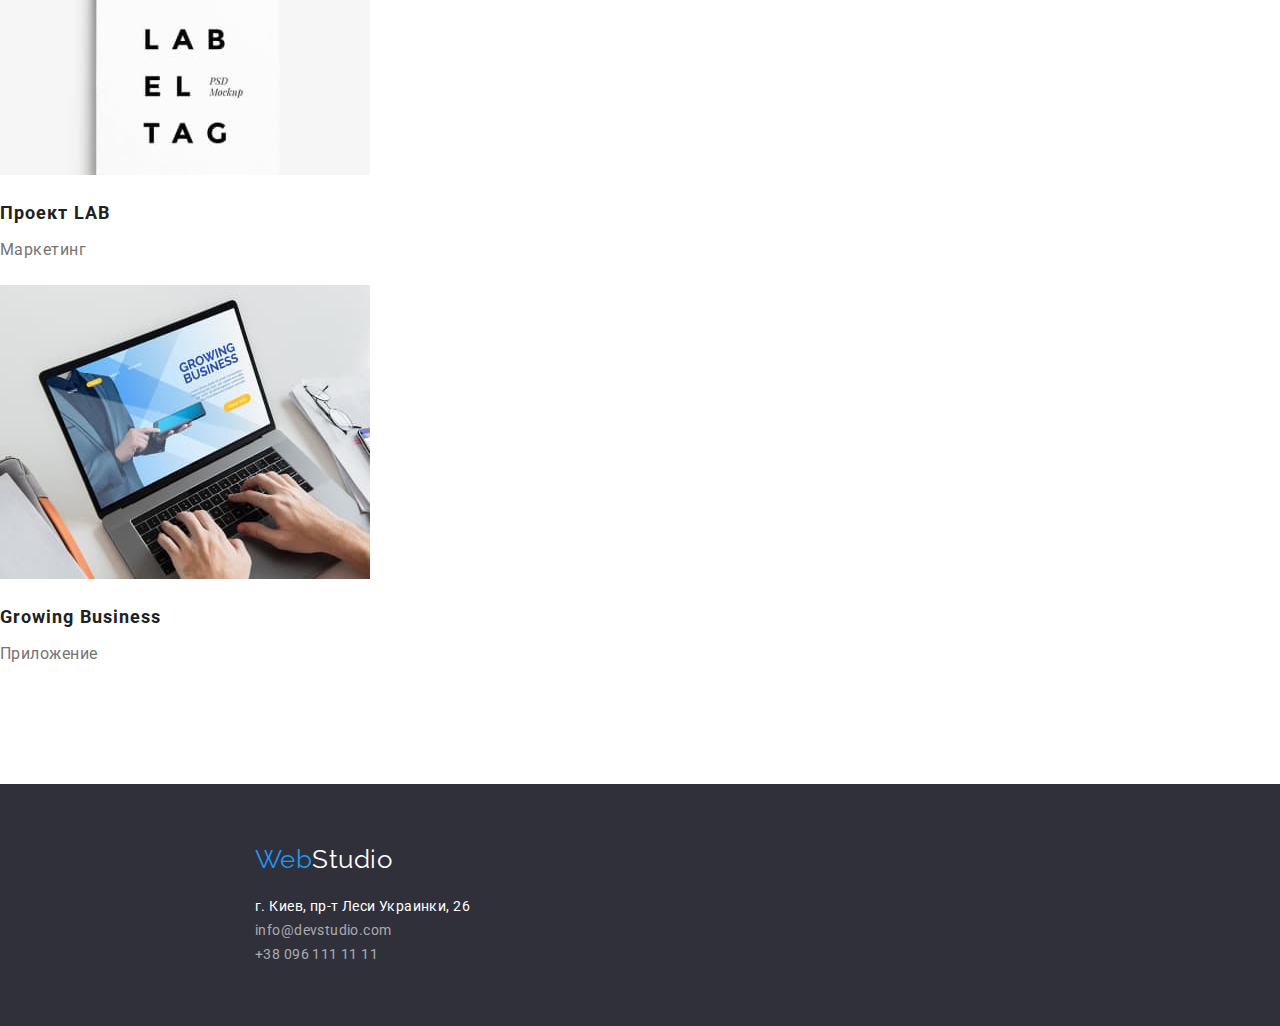
==== commit b3655d81: "Добавляет флексы на страницу Студия" ====
--- a/portfolio.html
+++ b/portfolio.html
@@ -18,20 +18,20 @@
 <body>
   <!-- Шапка сайта -->
     <header class="page-header">
-      <div class="container">
+      <div class="container header-container">
         <!-- Главная навигация -->
-        <nav>
-          <a class="logo" href="index.html" lang="en">Web<span class="logo-header">Studio</span></a>
+        <nav class="site-nav">
+          <a class="logo" href="index.html" lang="en">Web<span class="logo-header-black">Studio</span></a>
           <ul class="main-nav">
-            <li><a href="index.html" class="link current">Студия</a></li>
-            <li><a href="portfolio.html" class="link">Портфолио</a></li>
-            <li><a href="" class="link">Контакты</a></li>
+            <li class="item"><a href="index.html" class="link">Студия</a></li>
+            <li class="item"><a href="portfolio.html" class="link current">Портфолио</a></li>
+            <li class="item"><a href="" class="link">Контакты</a></li>
           </ul>
         </nav>
         <!-- Контакты -->
         <ul class="contacts-nav">
-          <li><a class="link" href="mailto:info@devstudio.com">info@devstudio.com</a></li>
-          <li><a class="link" href="tel:+380961111111">+38 096 111 11 11</a></li>
+          <li class="item"><a class="link" href="mailto:info@devstudio.com">info@devstudio.com</a></li>
+          <li class="item"><a class="link" href="tel:+380961111111">+38 096 111 11 11</a></li>
         </ul>
       </div>
     </header>
@@ -119,19 +119,21 @@
   </main>
   <!-- Футер -->
   <footer class="footer">
-    <a class="logo" href="index.html" lang="en">Web<span class="logo-footer">Studio</span></a>
-    <address>
-      <ul class="contacts-footer">
-        <li><a class="link" href="https://www.google.com.ua/maps/place/%D0%B1%D1%83%D0%BB.+%D0%9B%D0%B5%D1%81%D0%B8+%D0%A3%D0%BA%D1%80%D0%B0%D0%B8%D0%BD%D0%BA%D0%B8,+26,+%D0%9A%D0%B8%D0%B5%D0%B2,+02000/@50.4265841,30.5361971,17z/data=!3m1!4b1!4m5!3m4!1s0x40d4cf0e033ecbe9:0x57a4dffefec77da0!8m2!3d50.4265807!4d30.5383858?hl=ru">
-          <span class="address">г. Киев, пр-т Леси Украинки, 26
-          </span></a>
-        </li>
-        <li><a class="link" href="mailto:info@devstudio.com">info@devstudio.com</a>
-        </li>
-        <li><a class="link" href="tel:+380961111111">+38 096 111 11 11</a>
-        </li>
-      </ul>
-    </address>
+    <div class="container">
+      <a class="logo logo-footer" href="index.html" lang="en">Web<span class="logo-footer-white">Studio</span></a>
+      <address>
+        <ul class="contacts-footer">
+          <li><a class="link"
+              href="https://www.google.com.ua/maps/place/%D0%B1%D1%83%D0%BB.+%D0%9B%D0%B5%D1%81%D0%B8+%D0%A3%D0%BA%D1%80%D0%B0%D0%B8%D0%BD%D0%BA%D0%B8,+26,+%D0%9A%D0%B8%D0%B5%D0%B2,+02000/@50.4265841,30.5361971,17z/data=!3m1!4b1!4m5!3m4!1s0x40d4cf0e033ecbe9:0x57a4dffefec77da0!8m2!3d50.4265807!4d30.5383858?hl=ru"><span
+                class="address">г. Киев, пр-т Леси Украинки, 26</span></a>
+          </li>
+          <li><a class="link" href="mailto:info@devstudio.com">info@devstudio.com</a>
+          </li>
+          <li><a class="link" href="tel:+380961111111">+38 096 111 11 11</a>
+          </li>
+        </ul>
+      </address>
+    </div>
   </footer>
 </body>
 </html>--- a/css/styles.css
+++ b/css/styles.css
@@ -7,16 +7,11 @@
 body {
   background-color: #ffffff;
   color: var(--primary-text-color);
-
   font-family: Roboto, sans-serif;
   letter-spacing: 0.03em;
 }
 
-/* временно
-.page-header {
-  background-color: teal;
-} */
-
+/* Шапка сайта */
 .container {
   width: 1200px;
   padding-left: 15px;
@@ -24,27 +19,45 @@
   margin: 0 auto;
 }
 
+.header-container {
+  display: flex;
+  align-items: center;
+  justify-content: space-around;
+}
+
+.site-nav {
+  display: flex;
+  align-items: center;
+}
+
 /* Логотип */
 .logo {
   color: var(--accent-color);
-
   font-family: Raleway, sans-serif;
   font-size: 26px;
   line-height: 1.2;
 }
 
-.logo-header {
+.logo-header-black {
   color: #000000;
 }
 
-.logo-footer {
-  color: #ffffff;
-}
-
 /* Главная навигация */
+.main-nav {
+  display: flex;
+  margin-left: 93px;
+}
+
+.main-nav .item:not(:last-child) {
+  margin-right: 50px;
+}
+
 .main-nav .link {
-  color: var(--title-text-color);
-
+  display: block;
+  padding-top: 32px;
+  padding-bottom: 32px;
+
+  color: var(--title-text-color);
   font-weight: 500;
   font-size: 14px;
   line-height: 1.14;
@@ -52,9 +65,20 @@
 }
 
 /* Контакты хедер*/
+.contacts-nav {
+  display: flex;
+}
+
+.contacts-nav .item:not(:last-child) {
+  margin-right: 50px;
+}
+
 .contacts-nav .link {
+  display: block;
+  padding-top: 32px;
+  padding-bottom: 32px;
+
   color: var(--primary-text-color);
-
   font-weight: 500;
   font-size: 14px;
   line-height: 1.14;
@@ -64,9 +88,7 @@
 .main-nav .link:hover,
 .main-nav .link:focus,
 .contacts-nav .link:hover,
-.contacts-nav .link:focus,
-.contacts-footer .link:hover,
-.contacts-footer .link:focus {
+.contacts-nav .link:focus {
   color: var(--accent-color);
 }
 
@@ -75,8 +97,7 @@
 }
 
 /* Блок герой, футер*/
-.hero,
-.footer {
+.hero {
   background-color: #2f303a;
 }
 
@@ -85,10 +106,9 @@
 }
 
 .hero-title {
-  color: #ffffff;
-
   margin-bottom: 30px;
 
+  color: #ffffff;
   font-weight: 900;
   font-size: 44px;
   line-height: 1.36;
@@ -98,15 +118,14 @@
 
 /* Кнопка */
 .btn {
+  border-radius: 4px;
+
   font-family: inherit;
   font-weight: 700;
   font-size: 16px;
   line-height: 1.9;
   text-align: center;
   letter-spacing: 0.06em;
-
-  border-radius: 4px;
-
   cursor: pointer;
 }
 
@@ -138,9 +157,9 @@
 }
 
 .section-title {
-  color: var(--title-text-color);
   margin-bottom: 50px;
 
+  color: var(--title-text-color);
   font-size: 36px;
   line-height: 1.2;
   text-align: center;
@@ -148,10 +167,23 @@
 }
 
 /* Преимущества */
+.feature-list {
+  display: flex;
+}
+
+.feature-list .item {
+  width: 270px;
+  margin-right: 30px;
+}
+
+.feature-list .item:nth-child(4n) {
+  margin-right: 0;
+}
+
 .feature-list .title {
-  color: var(--title-text-color);
   margin-bottom: 10px;
 
+  color: var(--title-text-color);
   font-size: 14px;
   line-height: 1.14;
   text-transform: uppercase;
@@ -162,7 +194,37 @@
   line-height: 1.71;
 }
 
+/* Чем мы занимаемся */
+.gallery-list {
+  display: flex;
+}
+
+.gallery-list .item {
+  display: flex;
+  margin-right: 30px;
+}
+
+.gallery .item:nth-child(3n) {
+  margin-right: 0;
+}
+
 /* Наша команда */
+.team-list {
+  display: flex;
+}
+
+.team-list .item {
+  width: 270px;
+  margin-right: 30px;
+  border-radius: 0px 0px 4px 4px;
+
+  background-color: #ffffff;
+}
+
+.team-list .item:nth-child(4n) {
+  margin-right: 0;
+}
+
 .team {
   background-color: #f5f4fa;
 }
@@ -190,10 +252,34 @@
 }
 
 /* Футер */
+.footer {
+  background-color: #2f303a;
+}
+
+.logo.logo-footer {
+  display: block;
+  padding-top: 60px;
+  padding-left: 215px;
+  margin-bottom: 20px;
+}
+
+.logo-footer-white {
+  color: #ffffff;
+}
+
+.contacts-footer {
+  padding-bottom: 60px;
+  padding-left: 215px;
+}
+
+.contacts-footer .link:hover,
+.contacts-footer .link:focus {
+  color: var(--accent-color);
+}
+
 .contacts-footer .link,
 .contacts-footer .address {
   color: rgba(255, 255, 255, 0.6);
-
   font-family: Roboto, sans-serif;
   font-style: normal;
   font-size: 14px;
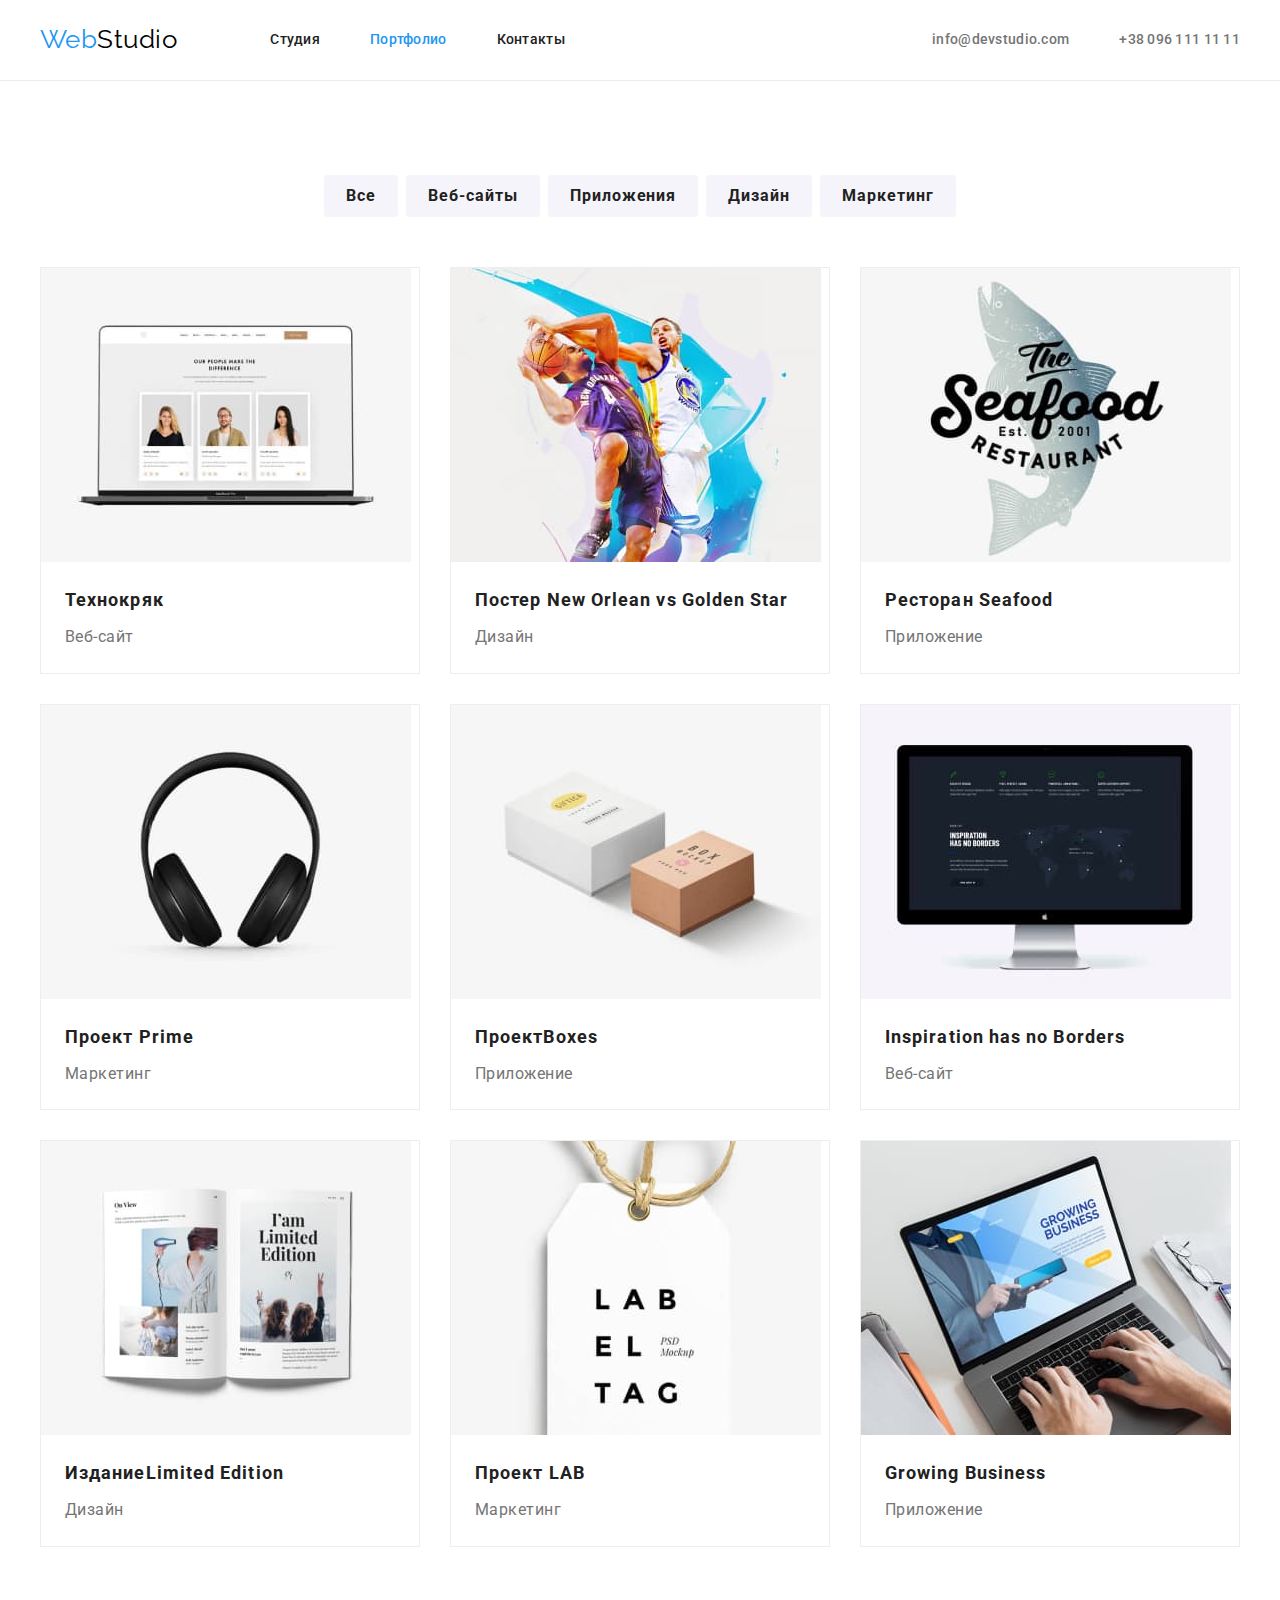
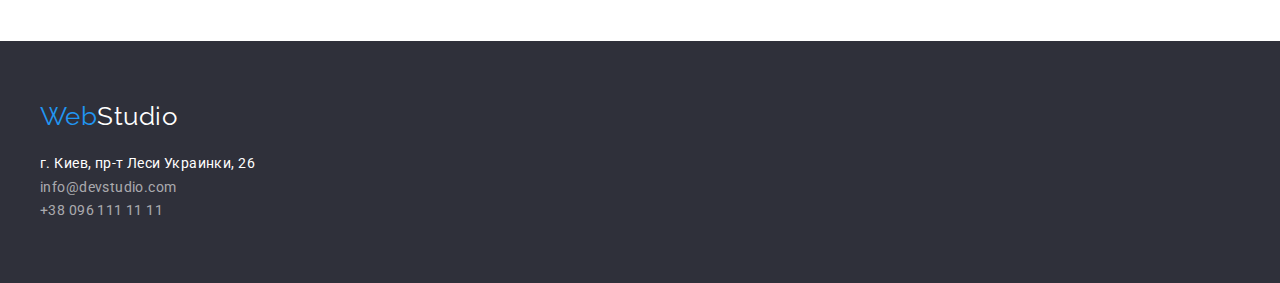
==== commit 9928de94: "Добавляет флексы на страницу Портфолио и вносит мелкие правки" ====
--- a/portfolio.html
+++ b/portfolio.html
@@ -39,82 +39,138 @@
   <main>
     <!-- Портфолио -->
     <section class="section">
-      <!-- Скрыть этот заголовок с помощью css -->
-      <h1 class="section-title hiden">Портфолио</h1>
-      <!-- Фильтр кнопки -->
-      <div class="filter-list">
-        <button class="filter-btn btn" type="button">Все</button>
-        <button class="filter-btn btn" type="button">Веб-сайты</button>
-        <button class="filter-btn btn" type="button">Приложения</button>
-        <button class="filter-btn btn" type="button">Дизайн</button>
-        <button class="filter-btn btn" type="button">Маркетинг</button>
+      <div class="container">
+        <!-- Скрыть этот заголовок с помощью css -->
+        <h1 class="section-title hiden">Портфолио</h1>
+        <!-- Фильтр кнопки -->
+        <div class="filter-list">
+          <button class="filter-btn btn" type="button">Все</button>
+          <button class="filter-btn btn" type="button">Веб-сайты</button>
+          <button class="filter-btn btn" type="button">Приложения</button>
+          <button class="filter-btn btn" type="button">Дизайн</button>
+          <button class="filter-btn btn" type="button">Маркетинг</button>
+        </div>
+        <!-- Проекты -->
+        <ul class="projects">
+          <li class="item">
+            <article class="card">
+              <a href="">
+                <div class="card-thumb">
+                  <img class="projects-photo" src="./images/img1.jpg" alt="Веб-сайт Технокряк" width="370" height="294">
+                </div>
+                <div class="card-content">
+                  <h2 class="card-title">Технокряк</h2>
+                  <p class="card-filter">Веб-сайт</p>
+                </div>
+              </a>
+            </article>
+          </li>
+          <li class="item">
+            <article class="card">
+              <a href="">
+                <div class="card-thumb">
+                  <img class="projects-photo" src="./images/img2.jpg" alt="Дизайн постера" width="370" height="294">
+                </div>
+                <div class="card-content">
+              <h2 class="card-title">Постер <span lang="en">New Orlean vs Golden Star</span></h2>
+              <p class="card-filter">Дизайн</p>
+                </div>
+              </a>
+            </article>
+          </li>
+          <li class="item">
+            <article class="card">
+              <a href="">
+                <div class="card-thumb">
+                  <img class="projects-photo" src="./images/img3.jpg" alt="Приложение для ресторана" width="370" height="294">
+                </div>
+                <div class="card-content">
+                  <h2 class="card-title">Ресторан <span lang="en">Seafood</span></h2>
+                  <p class="card-filter">Приложение</p>
+                </div>
+              </a>
+            </article>
+          </li>
+          <li class="item">
+            <article class="card">
+              <a href="">
+                <div class="card-thumb">
+                  <img class="projects-photo" src="./images/img4.jpg" alt="Продвижение проекта" width="370" height="294">
+                </div>
+                <div class="card-content">
+                  <h2 class="card-title">Проект <span lang="en">Prime</span></h2>
+                  <p class="card-filter">Маркетинг</p>
+                </div>
+              </a>
+            </article>
+          </li>
+          <li class="item">
+            <article class="card">
+              <a href="">
+                <div class="card-thumb">
+                  <img class="projects-photo" src="./images/img5.jpg" alt="Разработка приложения" width="370" height="294">
+                </div>
+                <div class="card-content">
+                  <h2 class="card-title">Проект<span lang="en">Boxes</span></h2>
+                  <p class="card-filter">Приложение</p>
+                </div>
+              </a>
+            </article>
+          </li>
+          <li class="item">
+            <article class="card">
+              <a href="">
+                <div class="card-thumb">
+                  <img class="projects-photo" src="./images/img6.jpg" alt="Разработка веб-сайта" width="370" height="294">
+                </div>
+                <div class="card-content">
+                  <h2 class="card-title" lang="en">Inspiration has no Borders</h2>
+                  <p class="card-filter">Веб-сайт</p>
+                </div>
+              </a>
+            </article>
+          </li>
+          <li class="item">
+            <article class="card">
+              <a href="">
+                <div class="card-thumb">
+                  <img class="projects-photo" src="./images/img7.jpg" alt="Дизайн журнала" width="370" height="294">
+                </div>
+                <div class="card-content">
+                  <h2 class="card-title">Издание<span lang="en">Limited Edition</span></h2>
+                  <p class="card-filter">Дизайн</p>
+                </div>
+              </a>
+            </article>
+          </li>
+          <li class="item">
+            <article class="card">
+              <a href="">
+                <div class="card-thumb">
+                  <img class="projects-photo" src="./images/img8.jpg" alt="Продвижение проекта" width="370" height="294">
+                </div>
+                <div class="card-content">
+                  <h2 class="card-title">Проект <span lang="en">LAB</span></h2>
+                  <p class="card-filter">Маркетинг</p>
+                </div>
+              </a>
+            </article>
+          </li>
+          <li class="item">
+            <article class="card">
+              <a href="">
+                <div class="card-thumb">
+                  <img class="projects-photo" src="./images/img9.jpg" alt="Разработка приложения" width="370" height="294">
+                </div>
+                <div class="card-content">
+                  <h2 class="card-title" lang="en">Growing Business</h2>
+                  <p class="card-filter">Приложение</p>
+                </div>
+              </a>
+            </article>
+          </li>
+        </ul>
       </div>
-      <!-- Проекты -->
-      <ul class="projects">
-        <li>
-          <a href="">
-            <img class="projects-photo" src="./images/img1.jpg" alt="Веб-сайт Технокряк" width="370" height="294">
-            <h2 class="title">Технокряк</h2>
-            <p class="filter">Веб-сайт</p>
-          </a>
-        </li>
-        <li>
-          <a href="">
-            <img class="projects-photo" src="./images/img2.jpg" alt="Дизайн постера" width="370" height="294">
-            <h2 class="title">Постер <span lang="en">New Orlean vs Golden Star</span></h2>
-            <p class="filter">Дизайн</p>
-          </a>
-        </li>
-        <li>
-          <a href="">
-            <img class="projects-photo" src="./images/img3.jpg" alt="Приложение для ресторана" width="370" height="294">
-            <h2 class="title">Ресторан <span lang="en">Seafood</span></h2>
-            <p class="filter">Приложение</p>
-          </a>
-        </li>
-        <li>
-          <a href="">
-            <img class="projects-photo" src="./images/img4.jpg" alt="Продвижение проекта" width="370" height="294">
-            <h2 class="title">Проект <span lang="en"></span>Prime</h2>
-            <p class="filter">Маркетинг</p>
-          </a>
-        </li>
-        <li>
-          <a href="">
-            <img class="projects-photo" src="./images/img5.jpg" alt="Разработка приложения" width="370" height="294">
-            <h2 class="title">Проект <span lang="en">Boxes</span></h2>
-            <p class="filter">Приложение</p>
-          </a>
-        </li>
-        <li>
-          <a href="">
-            <img class="projects-photo" src="./images/img6.jpg" alt="Разработка веб-сайта" width="370" height="294">
-            <h2 class="title" lang="en">Inspiration has no Borders</h2>
-            <p class="filter">Веб-сайт</p>
-          </a>
-        </li>
-        <li>
-          <a href="">
-            <img class="projects-photo" src="./images/img7.jpg" alt="Дизайн журнала" width="370" height="294">
-            <h2 class="title">Издание<span lang="en">Limited Edition</span></h2>
-            <p class="filter">Дизайн</p>
-          </a>
-        </li>
-        <li>
-          <a href="">
-            <img class="projects-photo" src="./images/img8.jpg" alt="Продвижение проекта" width="370" height="294">
-            <h2 class="title">Проект <span lang="en">LAB</span></h2>
-            <p class="filter">Маркетинг</p>
-          </a>
-        </li>
-        <li>
-          <a href="">
-            <img class="projects-photo" src="./images/img9.jpg" alt="Разработка приложения">
-            <h2 class="title" lang="en">Growing Business</h2>
-            <p class="filter">Приложение</p>
-          </a>
-        </li>
-      </ul>
     </section>
   </main>
   <!-- Футер -->
--- a/css/styles.css
+++ b/css/styles.css
@@ -2,6 +2,10 @@
   --primary-text-color: #757575;
   --title-text-color: #212121;
   --accent-color: #2196f3;
+  --card-set-gap: 30px;
+  --card-shadow: 0px 1px 3px rgba(0, 0, 0, 0.12), 0px 1px 1px rgba(0, 0, 0, 0.14),
+    0px 2px 1px rgba(0, 0, 0, 0.2);
+  --card-border: 1px solid #eeeeee;
 }
 
 body {
@@ -11,7 +15,6 @@
   letter-spacing: 0.03em;
 }
 
-/* Шапка сайта */
 .container {
   width: 1200px;
   padding-left: 15px;
@@ -19,10 +22,15 @@
   margin: 0 auto;
 }
 
+/* Шапка сайта */
+.page-header {
+  border-bottom: 1px solid #ececec;
+}
+
 .header-container {
   display: flex;
   align-items: center;
-  justify-content: space-around;
+  justify-content: space-between;
 }
 
 .site-nav {
@@ -107,6 +115,9 @@
 
 .hero-title {
   margin-bottom: 30px;
+  max-width: 696px;
+  margin-left: auto;
+  margin-right: auto;
 
   color: #ffffff;
   font-weight: 900;
@@ -169,15 +180,14 @@
 /* Преимущества */
 .feature-list {
   display: flex;
+  margin-top: calc(-1 * var(--card-set-gap));
+  margin-left: calc(-1 * var(--card-set-gap));
 }
 
 .feature-list .item {
-  width: 270px;
-  margin-right: 30px;
-}
-
-.feature-list .item:nth-child(4n) {
-  margin-right: 0;
+  margin-top: var(--card-set-gap);
+  margin-left: var(--card-set-gap);
+  flex-basis: calc(100% / 4 - var(--card-set-gap));
 }
 
 .feature-list .title {
@@ -197,58 +207,54 @@
 /* Чем мы занимаемся */
 .gallery-list {
   display: flex;
+  margin-top: calc(-1 * var(--card-set-gap));
+  margin-left: calc(-1 * var(--card-set-gap));
 }
 
 .gallery-list .item {
   display: flex;
-  margin-right: 30px;
-}
-
-.gallery .item:nth-child(3n) {
-  margin-right: 0;
+  margin-top: var(--card-set-gap);
+  margin-left: var(--card-set-gap);
 }
 
 /* Наша команда */
 .team-list {
   display: flex;
+  margin-top: calc(-1 * var(--card-set-gap));
+  margin-left: calc(-1 * var(--card-set-gap));
 }
 
 .team-list .item {
-  width: 270px;
-  margin-right: 30px;
+  margin-top: var(--card-set-gap);
+  margin-left: var(--card-set-gap);
+  flex-basis: calc(100% / 4 - var(--card-set-gap));
   border-radius: 0px 0px 4px 4px;
 
   background-color: #ffffff;
-}
-
-.team-list .item:nth-child(4n) {
-  margin-right: 0;
+  box-shadow: var(--card-shadow);
 }
 
 .team {
   background-color: #f5f4fa;
 }
 
-.photo {
-  margin-bottom: 30px;
+.team-employee {
+  padding: 30px 0;
+  text-align: center;
 }
 
 .team .member {
-  color: var(--title-text-color);
   margin-bottom: 10px;
 
+  color: var(--title-text-color);
   font-weight: 500;
   font-size: 16px;
   line-height: 1.2;
-  text-align: center;
 }
 
 .team .position {
-  margin-bottom: 30px;
-
   font-size: 16px;
   line-height: 1.2;
-  text-align: center;
 }
 
 /* Футер */
@@ -259,7 +265,6 @@
 .logo.logo-footer {
   display: block;
   padding-top: 60px;
-  padding-left: 215px;
   margin-bottom: 20px;
 }
 
@@ -269,7 +274,6 @@
 
 .contacts-footer {
   padding-bottom: 60px;
-  padding-left: 215px;
 }
 
 .contacts-footer .link:hover,
@@ -279,6 +283,8 @@
 
 .contacts-footer .link,
 .contacts-footer .address {
+  display: block;
+
   color: rgba(255, 255, 255, 0.6);
   font-family: Roboto, sans-serif;
   font-style: normal;
@@ -294,8 +300,11 @@
 /* Страница портфолио */
 /* Фильтр кнопки */
 .filter-list {
-  margin-bottom: 34px;
-}
+  display: flex;
+  justify-content: center;
+  margin-bottom: 50px;
+}
+
 .filter-btn {
   padding: 6px 22px;
   min-width: 73px;
@@ -304,6 +313,10 @@
   color: var(--title-text-color);
 }
 
+.filter-btn:not(:last-child) {
+  margin-right: 8px;
+}
+
 .filter-btn:hover,
 .filter-btn:focus {
   color: #ffffff;
@@ -311,22 +324,39 @@
 }
 
 /* Проекты */
-.projects-photo {
-  margin-bottom: 20px;
-}
-.projects .title {
-  color: var(--title-text-color);
+.projects {
+  display: flex;
+  flex-wrap: wrap;
+  margin-top: calc(-1 * var(--card-set-gap));
+  margin-left: calc(-1 * var(--card-set-gap));
+}
+
+.projects .item {
+  margin-top: var(--card-set-gap);
+  margin-left: var(--card-set-gap);
+  flex-basis: calc(100% / 3 - var(--card-set-gap));
+}
+
+.card {
+  border: var(--card-border);
+  background-color: #ffffff;
+}
+
+.card-content {
+  display: block;
+  padding: 20px 24px;
+}
+.projects .card-title {
   margin-bottom: 4px;
 
+  color: var(--title-text-color);
   font-size: 18px;
   line-height: 2;
   letter-spacing: 0.06em;
 }
 
-.projects .filter {
+.projects .card-filter {
   color: var(--primary-text-color);
-  margin-bottom: 20px;
-
   font-size: 16px;
   line-height: 1.9;
 }
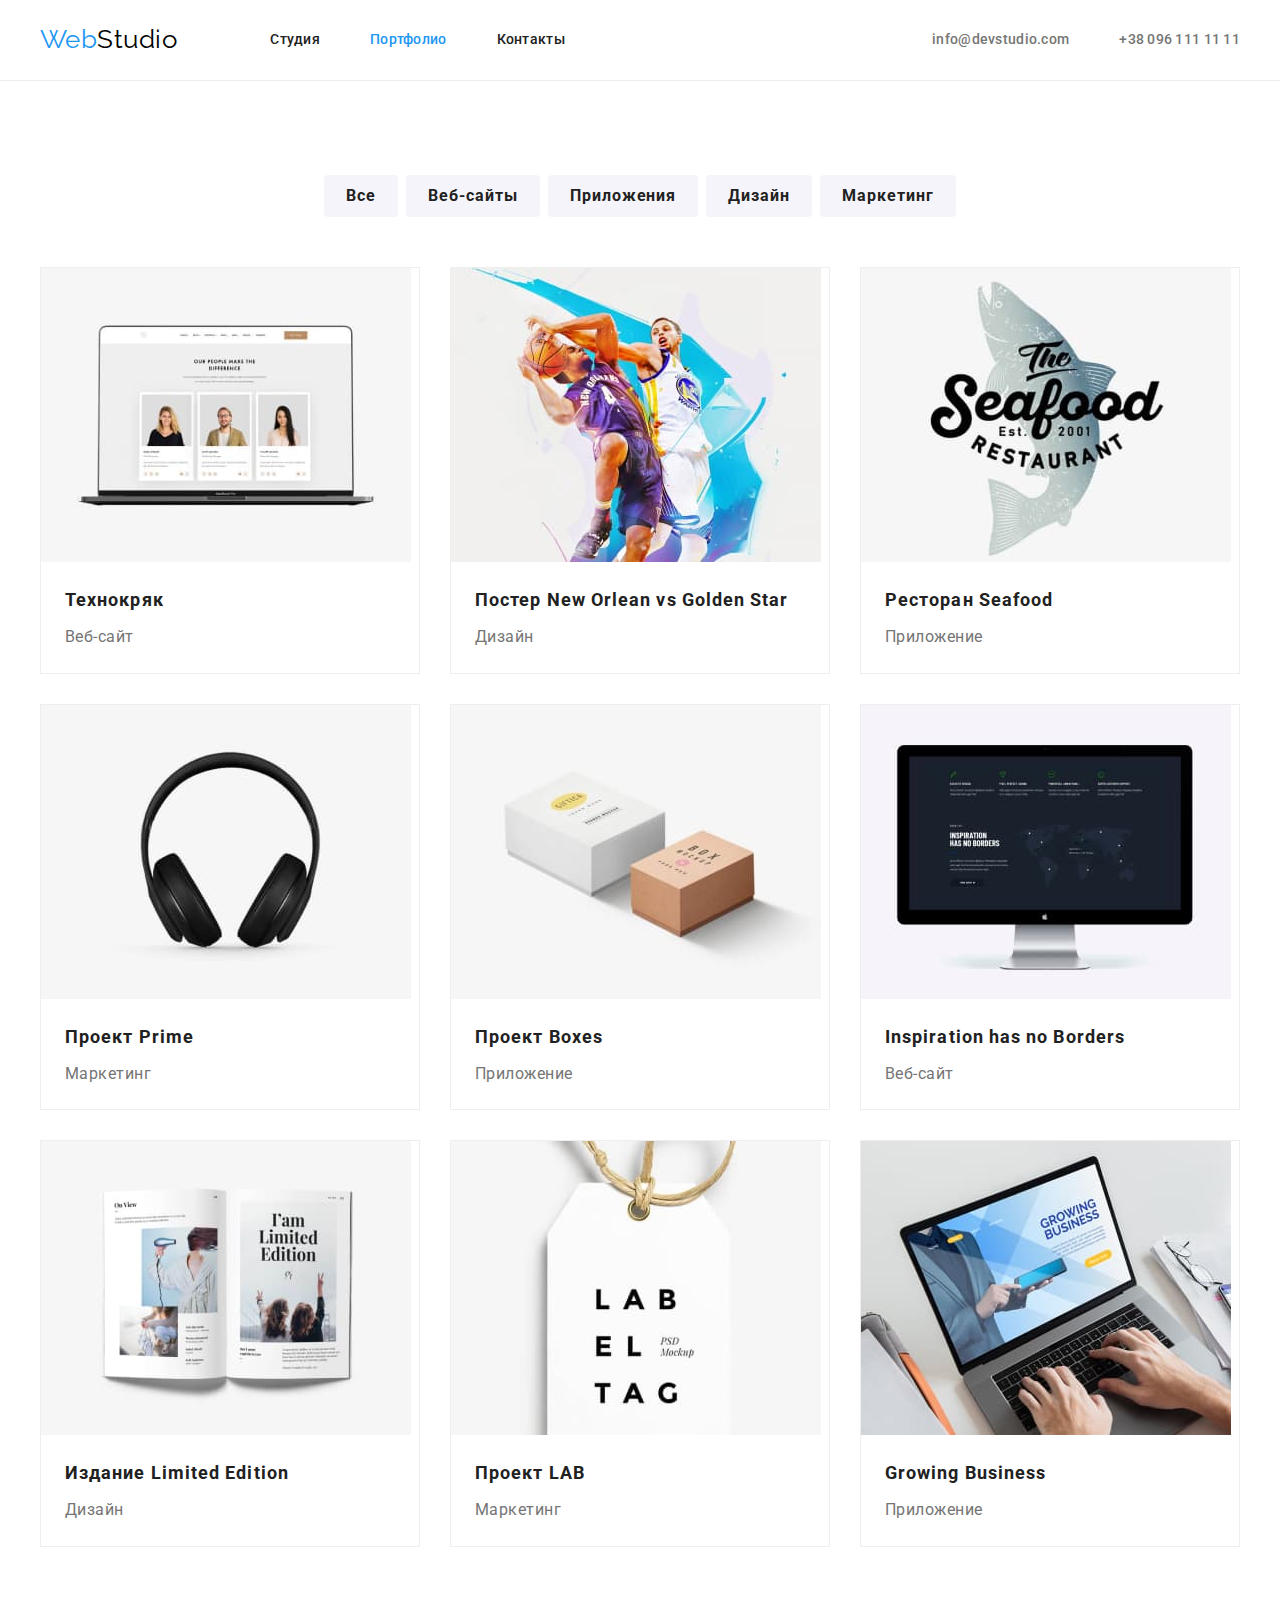
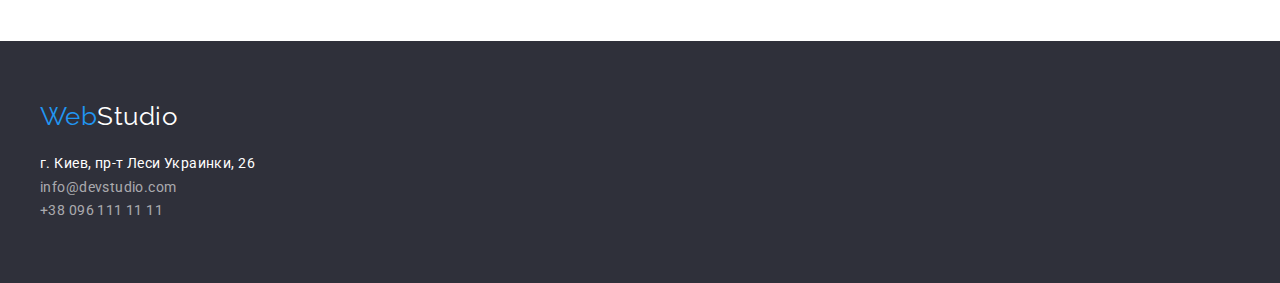
==== commit b254f05e: "Ставит пробел" ====
--- a/portfolio.html
+++ b/portfolio.html
@@ -111,7 +111,7 @@
                   <img class="projects-photo" src="./images/img5.jpg" alt="Разработка приложения" width="370" height="294">
                 </div>
                 <div class="card-content">
-                  <h2 class="card-title">Проект<span lang="en">Boxes</span></h2>
+                  <h2 class="card-title">Проект <span lang="en">Boxes</span></h2>
                   <p class="card-filter">Приложение</p>
                 </div>
               </a>
@@ -137,7 +137,7 @@
                   <img class="projects-photo" src="./images/img7.jpg" alt="Дизайн журнала" width="370" height="294">
                 </div>
                 <div class="card-content">
-                  <h2 class="card-title">Издание<span lang="en">Limited Edition</span></h2>
+                  <h2 class="card-title">Издание <span lang="en">Limited Edition</span></h2>
                   <p class="card-filter">Дизайн</p>
                 </div>
               </a>
